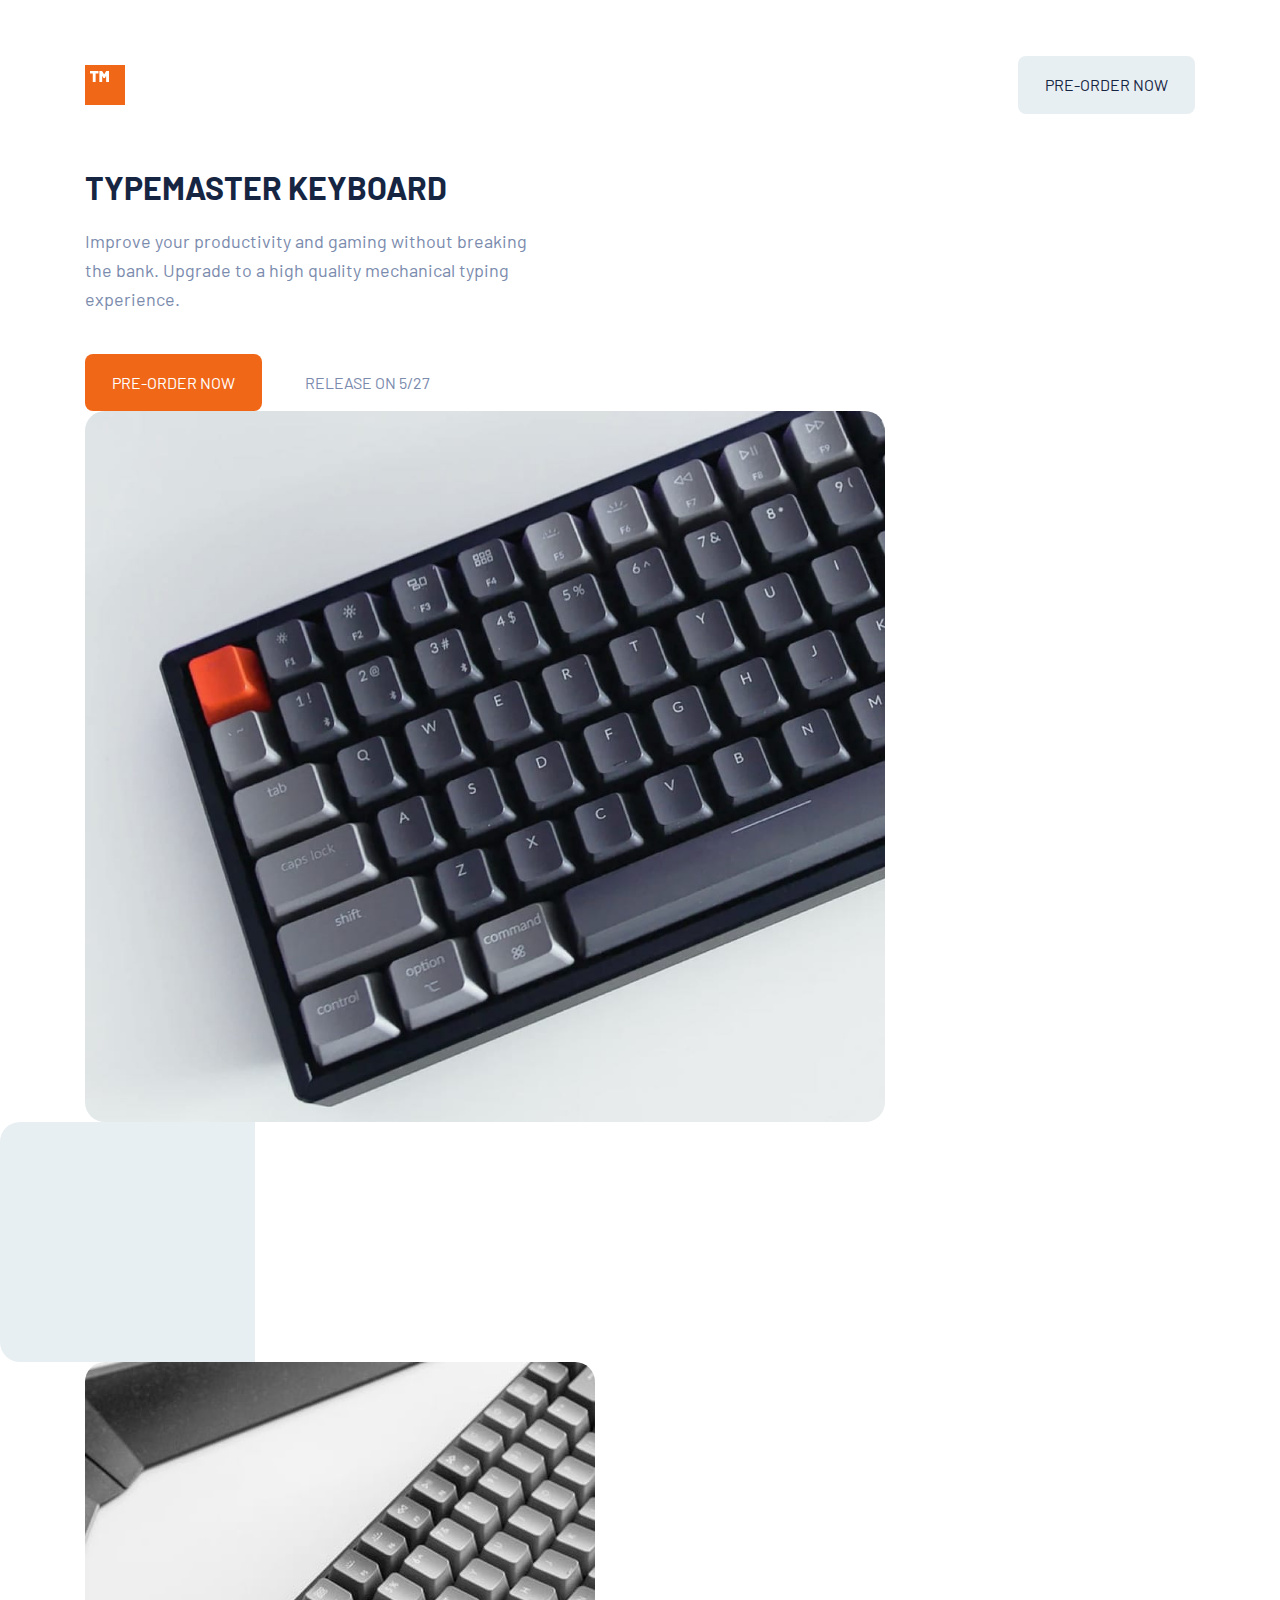
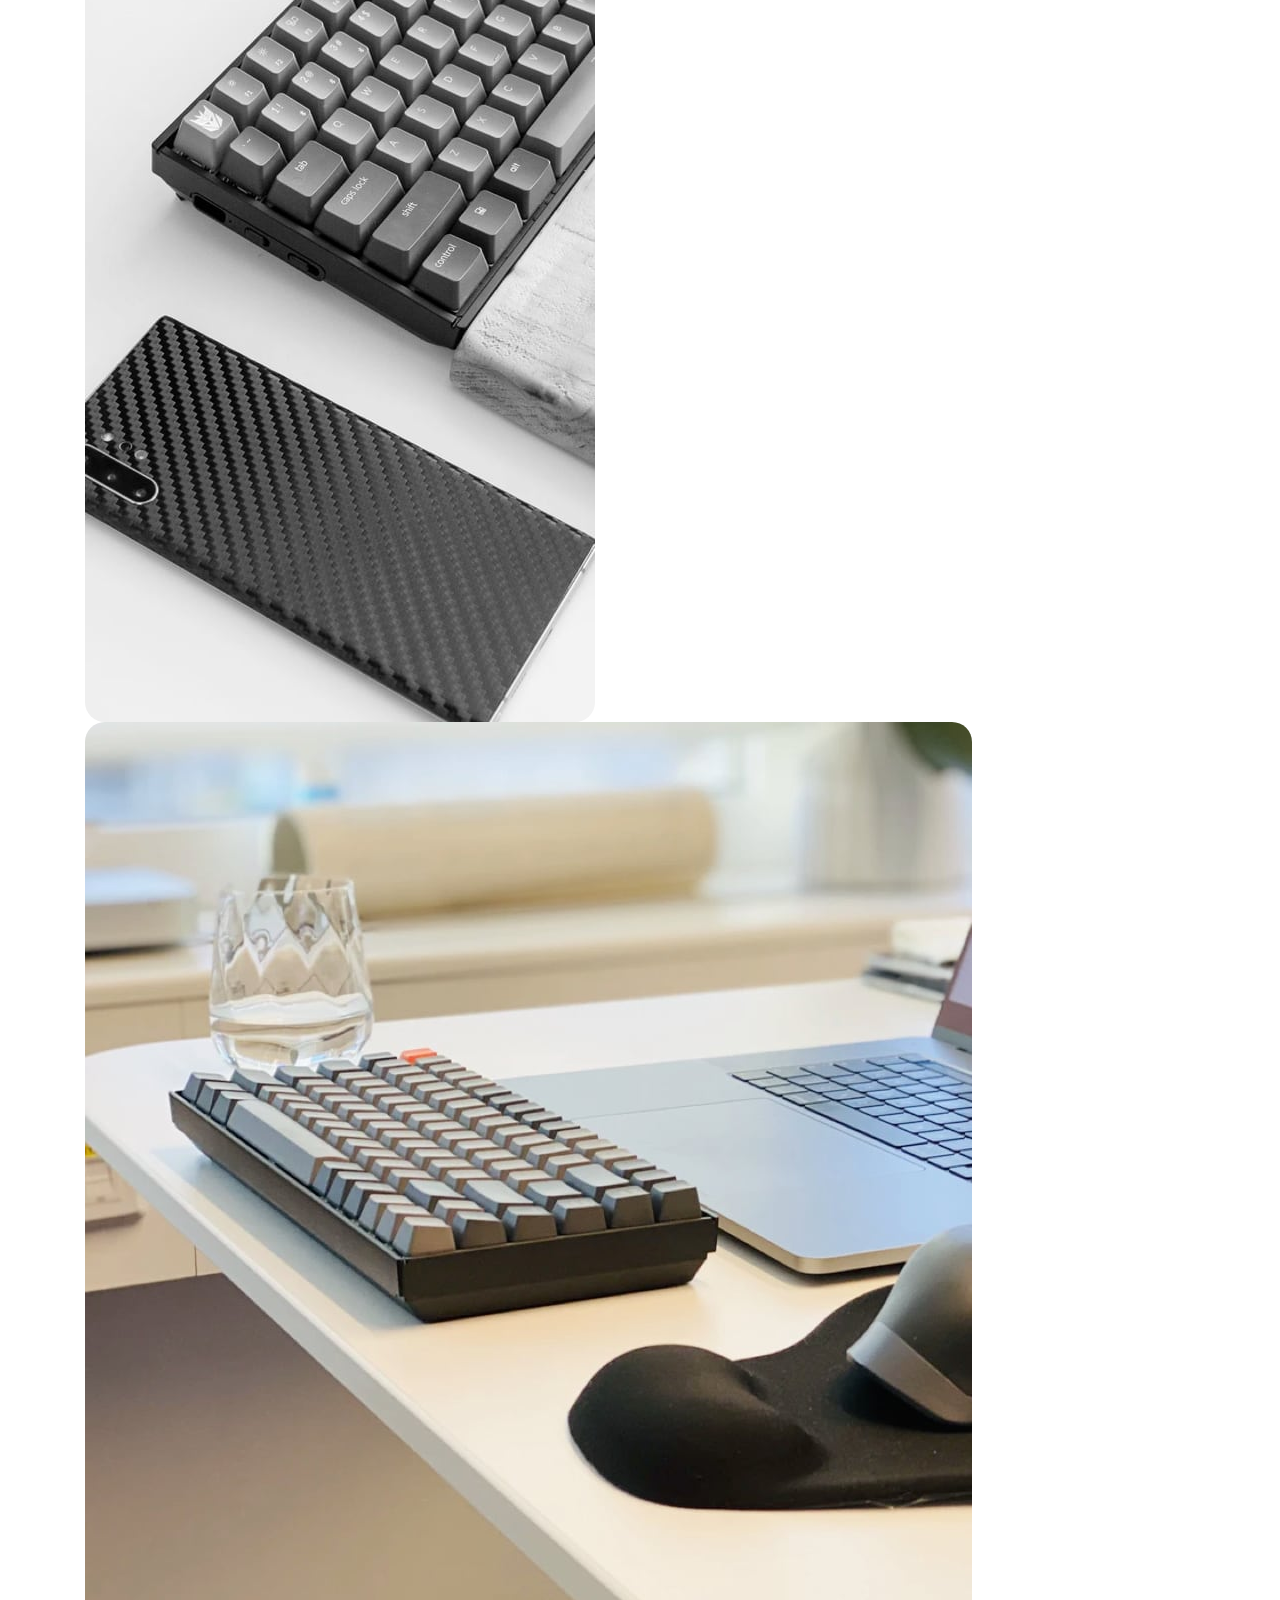
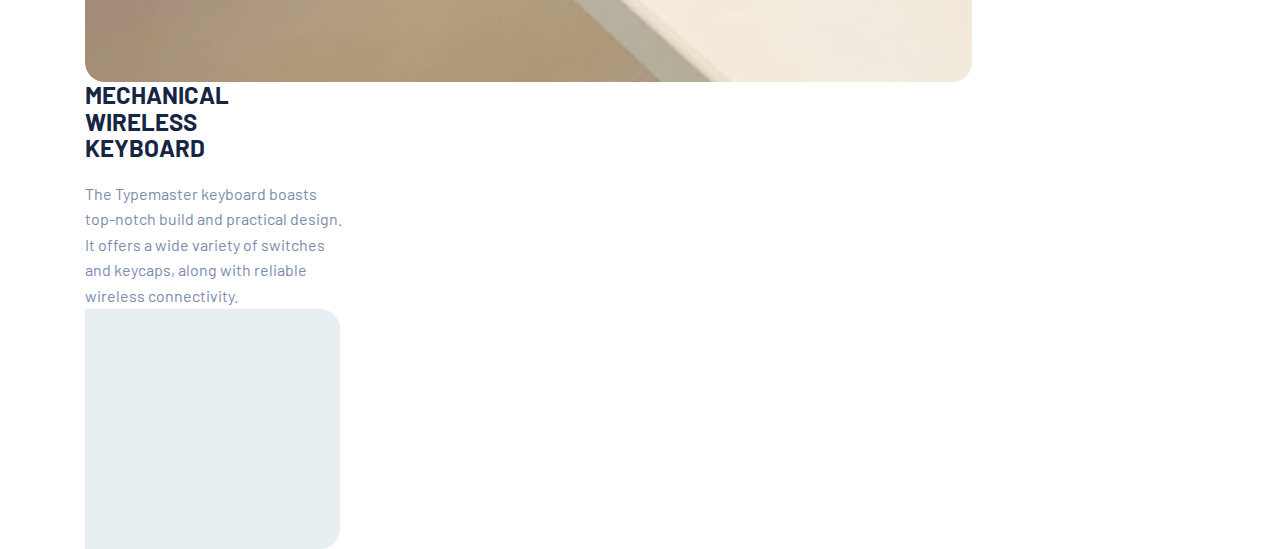
==== index.html @ a2c98db5 "Update grid layout" ====
<!DOCTYPE html>
<html lang="en">
<head>
  <meta charset="UTF-8">
  <meta name="viewport" content="width=device-width, initial-scale=1.0">
  <link rel="icon" type="image/png" sizes="32x32" href="./assets/favicon-32x32.png">
  <link rel="preconnect" href="https://fonts.googleapis.com">
  <link rel="preconnect" href="https://fonts.gstatic.com" crossorigin>
  <link href="https://fonts.googleapis.com/css2?family=Barlow:wght@500;900&display=swap" rel="stylesheet">
  <link rel="stylesheet" href="./css/style.css">
  <title>Frontend Mentor | Typemaster pre-launch landing page</title>
</head>
<body>
  <header class="header">
    <div class="header-inner container flex">
      <a href="index.html" aria-label="typemaster home page" class="logo"><img src="./assets/shared/logo.svg" alt="" class=""></a>
      <button class="button btn-2">Pre-order now</button>
    </div>
  </header>

  <main>
    <section class="product-highlights">
      <div class="top-row container">

        <!-- desktop - top grid row -->
        <div class="flex hero-text text-block-1">
          <h1>Typemaster keyboard</h1>
          <p class="fs-500">Improve your productivity and gaming without breaking the bank. Upgrade to a high quality mechanical typing experience.</p>
          <div>
            <button class="button btn-1">Pre-order now</button>
            <span class="note fs-400 uppercase">Release on 5/27</span>
          </div>
        </div>

        <div class="hero-img product-img-1">
          <picture class="product-pic">
            <!-- placeholder media values -->
            <source media="(min-width: 64em)" srcset="./assets/desktop/image-keyboard.jpg">
            <source media="(min-width: 42em)" srcset="./assets/tablet/image-keyboard.jpg">
            <img src="./assets/mobile/image-keyboard.jpg" alt="">
          </picture>
        </div>

      </div>
      <!-- end first row -->
      <div class="solid-block solid-right">
        <img src="./assets/shared/pattern-square.svg" alt="">
      </div>




        <!-- desktop - second grid row -->
        <div id="bottom-row" class="bottom-row container">
          <div class="product-img-2">
            <picture class="product-pic">
              <source media="(min-width: 64em)" srcset="./assets/desktop/image-phone-and-keyboard.jpg">
              <source media="(min-width: 42em)" srcset="./assets/tablet/image-phone-and-keyboard.jpg">
              <img src="./assets/mobile/image-phone-and-keyboard.jpg" alt="">
            </picture>
          </div>
  
          <div class="product-img-3">
            <picture class="product-pic">
              <source media="(min-width: 64em)" srcset="./assets/desktop/image-glass-and-keyboard.jpg">
              <source media="(min-width: 42em)" srcset="./assets/tablet/image-glass-and-keyboard.jpg">
              <img src="./assets/mobile/image-glass-and-keyboard.jpg" alt="">
            </picture>
          </div>
  
          <div class="text-block-2">
            <h2>Mechanical wireless keyboard</h2>
            <p class="fs-400">The Typemaster keyboard boasts top-notch build and practical design. It offers a wide variety of switches and keycaps, along with reliable wireless connectivity.</p> 
          </div>

          <div class="solid-block solid-left">
            <img src="./assets/shared/pattern-square.svg" alt="">
          </div>

        </div>
        <!-- end second row -->


    </section>

    <!-- product card section -->
    <!-- <section>
      <div class="container grid">
        <div class="card">
          <h3>Highly compatible</h3>
          <p class="fs-400">
            Easy to use and works well with all major computer brands, gaming consoles and mobile devices. Plug & play, no installation or driver needed.
          </p>
        </div>
        <div class="card">
          <h3>Wireless with bluetooth</h3>
          <p class="fs-400">
            Powerful 2.4G RF technology allows you to connect the cordless keyboard from up to 30ft away. Simply plug the unifying receiver into your computer.
          </p>
        </div>
        <div class="card">
          <h3>High capacity battery</h3>
          <p class="fs-400">
            Equipped with a long-lasting built-in battery, you'll never have to spend a dime on replaceable ones. Enjoy 40 hours of usage time between charges.
          </p>
        </div>
        <div class="card">
          <h3>RGB backlit modes</h3>
          <p class="fs-400">
            Choose from 4 backlight brightness levels and adjustable breathing speed. Each key glows intensely in the dark and helps you type in low light conditions.
          </p>
        </div>
      </div>
    </section> -->

  </main>

  <!-- <footer>
    <div class="footer-inner">
      <p>
        <span class="copy">Typemaster 2021 </span>| All Rights Reserved
      </p>
    </div>
  </footer> -->
  
</body>
</html>
---- css/style.css ----
/* ----------------- */
/* Custom Properties */
/* ----------------- */
:root {
  /* colors */
  --clr-white: #FFFFFF;
  --clr-gray: #E8EFF2;
  --clr-brand-primary: #F16718; 
  --clr-brand-light: #FF9B62;
  --clr-dark: #162542;
  --clr-blue: #7B8BAD;
  /* font 'Barlow', sans-serif; 
  font-weights - 500 (med), 900 (black) */
  --ff-sans: 'Barlow', sans-serif;
  /* font sizes, line-heights, weights */
  /* h1 - 56px/56px line height, 900 */
  /* h1 (mobile/tablet) - 48px/48px, 900*/
  --fs-800: 3rem;
  /* h2 - 32px/36px line height, 900 */
  --fs-700: 2rem;
  /* h3 - 24px/28px line height, 900 */
  --fs-600: 1.5rem;
  /* Hero (p) - 18px/26px, 500 */
  --fs-500: 1.125rem;
  /* Body (p) - 16p x/26px line height, 500 */
  /* Button text - uppercase, 700 weight */
  --fs-400: 1rem;
}

@media (min-width: 62em) {
  :root {
    --fs-800: 3.5rem;
  }
}




/* ======================== */
/* Reset and General Styles */
/* ======================== */

html {
  font-size: 100%;
  box-sizing: border-box;
}

*,
*::before,
*::after {
  box-sizing: inherit;
}

body {
  margin: 0;
  padding: 0;
  font-family: var(--ff-sans);
  text-align: left;
  line-height: 1.6;
  min-height: 100vh;
  display: flex;
  flex-direction: column;
  background-color: var(--clr-white);
  color: var(--clr-blue);
}

h1,
h2,
h3,
h4,
h5,
h6,
p,
figure,
picture {
  margin: 0;
}


img,
picture {
  max-width: 100%;
  display: block;
}

input,
button,
textarea,
select {
  font: inherit;
}

/* Typography */
.ff-sans { font-family: var(--ff-sans); }

.uppercase { text-transform: uppercase; }

/* .fs-900 { font-size: var(--fs-900); } */
.fs-800 { font-size: var(--fs-800); }
.fs-700 { font-size: var(--fs-700); }
.fs-600 { font-size: var(--fs-600); }
.fs-500 { font-size: var(--fs-500); }
.fs-400 { font-size: var(--fs-400); }

.fs-800 {
  line-height: 1;
}

h1,
h2 {
  line-height: 1.1;
}

h1,
h2,
h3 {
  text-transform: uppercase;
  color: var(--clr-dark);
}



/* --------------------- */
/*    Utility classes    */
/* --------------------- */

.flex {
  display: flex;
}

.grid {
  display: grid;
}

.container {
  margin: 0 auto;
  max-width: 1110px;
}

/* ---------------- */
/* Components       */
/* ---------------- */

.button {
  font-family: var(--ff-sans);
  font-size: var(--fs-400);
  /* font-weight: 700; */
  text-transform: uppercase;
  padding: 1em 1.7em;
  border-radius: 8px;
  border: none;
  cursor: pointer;
}

.btn-1 {
  background-color: var(--clr-brand-primary);
  color: var(--clr-white);
}

.btn-1:hover,
.btn-1:active {
  background-color: var(--clr-brand-light);
}

.btn-2 {
  background-color: var(--clr-gray);
  color: var(--clr-dark);
}

.btn-2:hover,
.btn-2:active {
  background-color: var(--clr-dark);
  color: var(--clr-white);
}

.product-pic img {
  border-radius: 20px;
}

.solid-block {
  /* height: 50%; */
}


.solid-right img {
  border-top-left-radius: 20px;
  border-bottom-left-radius: 20px;
  height: 50%;
}

.solid-left img {
  border-top-right-radius: 20px;
  border-bottom-right-radius: 20px;
  height: 50%;
}



/* header */

.header-inner {
  padding: 3.5em 0;
  justify-content: space-between;
  align-items: center;
}

.logo {
  height: 40px;
}

/* =========  */
/*   Layout   */
/* =========  */

/* .top-row {
  grid-template-columns: repeat(auto-fit, minmax(23rem, 1fr));
  gap: 1.875em;
  align-items: center;
} */

.text-block-1 {
  grid-area: text-1;
}

.text-block-2 {
  grid-area: text-2;
}

.product-img-1 {
  grid-area: img-1;
}

.product-img-2 {
  grid-area: img-2;
}

.product-img-3 {
  grid-area: img-3;
}

.solid-right {
  grid-area: solid-right;
}

.solid-left {
  grid-area: solid-left;
  align-items: end;
}

.row-1 {
	grid-template-columns: repeat(auto-fit, minmax(10rem, 1fr));
	grid-template-areas: 
    "text-1" 
    "img-1" 
    ;
}

.text-block-2 h2 {
  max-width: 12ch;
}

.text-block-2 p {
  max-width: 29ch;
}


/* tablet grid layout */
@media (min-width: 640px) {
  .row-1{
    margin-bottom: 1.875rem;
    grid-template-areas: 
      "text-1 img-1" 
      ;
  }
}


/* desktop grid layout */
@media (min-width: 1200px) {
  .product-img-1 {
    max-width: 800px;
  }

  .row-1 {
    grid-template-columns: 8.5em 1fr minmax(540px, 1fr) 8.5em;
    gap: 1.875rem;
    grid-template-areas: 
      ". text-1 img-1 solid-right" 
      ;
  }

  .row-2 {
    /* works at 1440 but not well beyond */
    grid-template-columns: 8.5em minmax(12em, 1fr) minmax(445px, 1fr) 1fr 8.5em;
     
    /* grid-template-columns: 8.5em repeat(auto-fit, minmax(15rem, 1fr)) 8.5em; */
    /* grid-template-columns: 8.5em repeat(6, 1fr) 8.5em; */

    gap: 1.875rem;
    grid-template-areas: 
      "solid-left img-2 img-3 text-2 ." 
      ; 
    padding-bottom: 250px;
  }



}






/* text-box layouts */
.hero-text,
.text-block-2 {
  flex-direction: column;
  justify-content: center;
}

.text-block-2 {
  align-items: flex-end;
}

.text-block-2 h2 {
  margin-bottom: .8em;
}

.hero-text h1 {
  margin-bottom: .7em;
}

.hero-text p {
  margin-bottom: 40px;
  max-width: 45ch;
}

.note {
  margin-left: 40px;
}

/* .product-pic {
	position: relative;
	width: 100%;
} */


@media (min-width: 768px) {
  /* .container {
    max-width: 690px;
  } */
  
  /* .hero-img {
    width: auto;
    height: 425px;
  } */
}



/* cards sections */


/* footer */
.footer-inner {
  text-align: center;
}


/* .product-grid {
	display: grid;
	grid-template-columns: repeat(12, 65px);
	grid-template-rows: 1fr 0fr;
	align-items: center;
	gap: 0 30px;
	margin: 0;
	margin-top: 40px;
	grid-template-areas: "img-container img-container img-container img-container img-container img-container img-container img-container . product-text product-text product-text";
} */
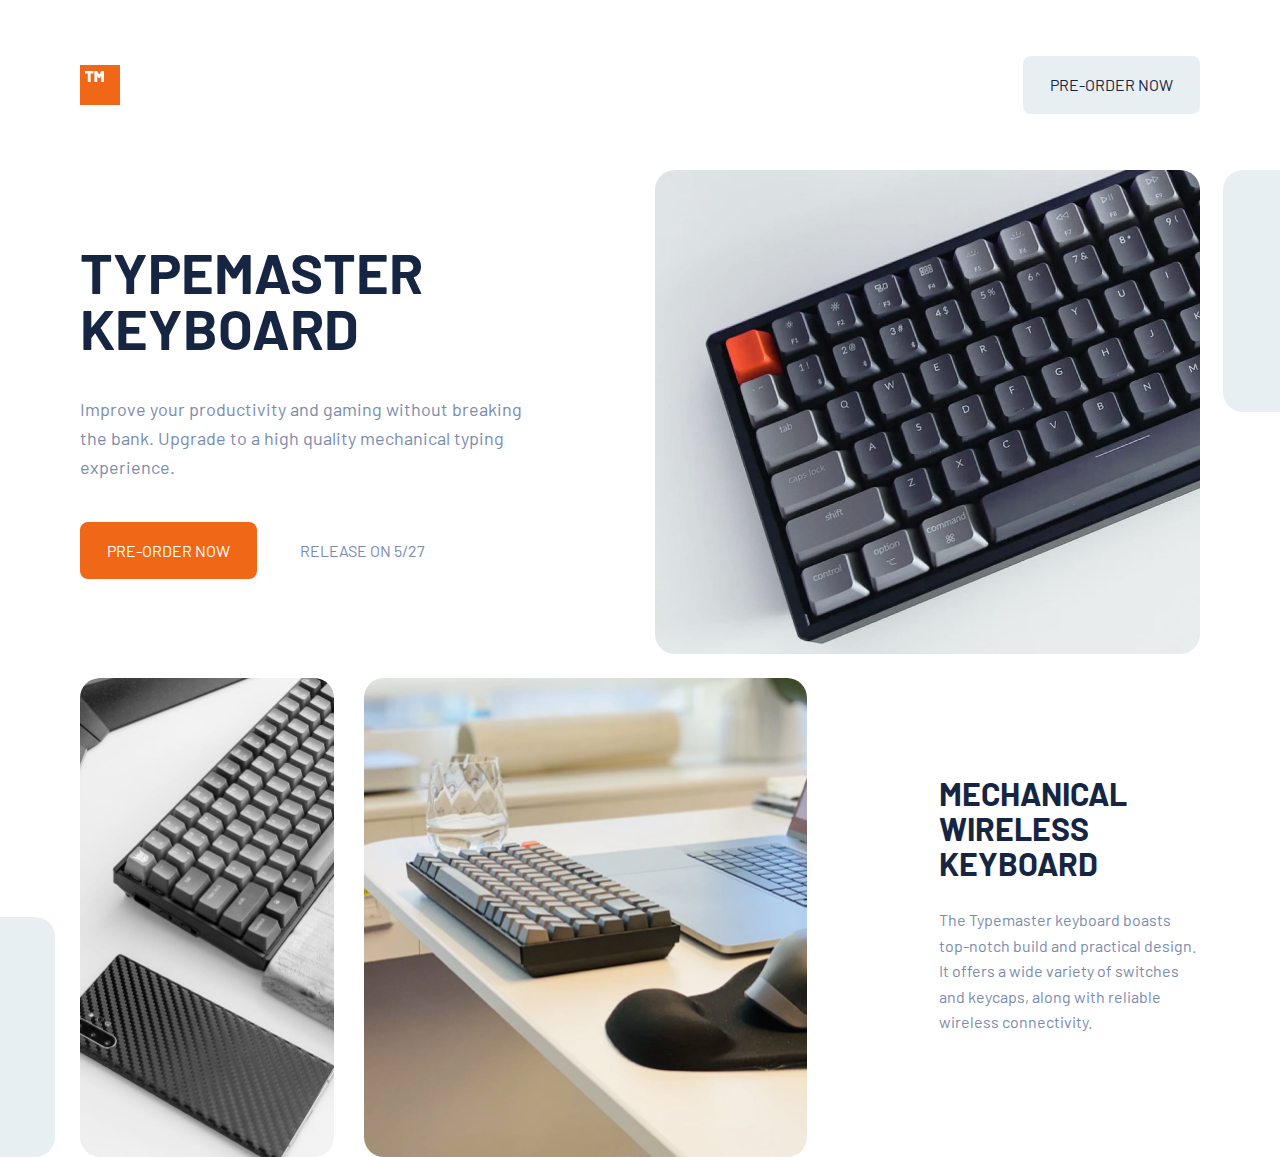
==== commit 899e7668: "Update grid layout, top section, desktop view" ====
--- a/index.html
+++ b/index.html
@@ -18,13 +18,12 @@
     </div>
   </header>
 
-  <main>
+  <main class="container">
     <section class="product-highlights">
-      <div class="top-row container">
-
+      <div class="grid top-row">
         <!-- desktop - top grid row -->
-        <div class="flex hero-text text-block-1">
-          <h1>Typemaster keyboard</h1>
+        <div class="flex hero-text landing-page-content">
+          <h1 class="fs-800">Typemaster keyboard</h1>
           <p class="fs-500">Improve your productivity and gaming without breaking the bank. Upgrade to a high quality mechanical typing experience.</p>
           <div>
             <button class="button btn-1">Pre-order now</button>
@@ -32,8 +31,9 @@
           </div>
         </div>
 
-        <div class="hero-img product-img-1">
+        <div class="hero-img product-img-1 landing-img-container">
           <picture class="product-pic">
+            <img class="solid-block solid-right" src="./assets/shared/pattern-square.svg" alt="">
             <!-- placeholder media values -->
             <source media="(min-width: 64em)" srcset="./assets/desktop/image-keyboard.jpg">
             <source media="(min-width: 42em)" srcset="./assets/tablet/image-keyboard.jpg">
@@ -41,47 +41,57 @@
           </picture>
         </div>
 
+      <!-- end first row -->
+      <!-- <div class="solid-block solid-right">
+        <img src="./assets/shared/pattern-square.svg" alt="">
+      </div> -->
+
       </div>
-      <!-- end first row -->
-      <div class="solid-block solid-right">
-        <img src="./assets/shared/pattern-square.svg" alt="">
+
+      <!-- desktop - second grid row -->
+      <div class="grid bottom-row">
+        <div class="dual-img-container">
+
+          <picture class="product-pic">
+            <div class="flex solid-block solid-left">
+              <img src="./assets/shared/pattern-square.svg" alt="">
+            </div>
+            <source media="(min-width: 64em)" srcset="./assets/desktop/image-phone-and-keyboard.jpg">
+            <source media="(min-width: 42em)" srcset="./assets/tablet/image-phone-and-keyboard.jpg">
+            <img src="./assets/mobile/image-phone-and-keyboard.jpg" alt="">
+          </picture>
+          <picture class="product-pic">
+            <source media="(min-width: 64em)" srcset="./assets/desktop/image-glass-and-keyboard.jpg">
+            <source media="(min-width: 42em)" srcset="./assets/tablet/image-glass-and-keyboard.jpg">
+            <img src="./assets/mobile/image-glass-and-keyboard.jpg" alt="">
+          </picture>
+        </div>
+
+
+        <div class="flex text-block-2">
+          <div class="text-block-2-inner">
+            <h2 class="fs-700">Mechanical wireless keyboard</h2>
+            <p class="fs-400">The Typemaster keyboard boasts top-notch build and practical design. It offers a wide variety of switches and keycaps, along with reliable wireless connectivity.</p> 
+          </div>
+
+        </div>
+
+
+
       </div>
+      <!-- end second row -->
+
+    </section>
 
 
 
 
-        <!-- desktop - second grid row -->
-        <div id="bottom-row" class="bottom-row container">
-          <div class="product-img-2">
-            <picture class="product-pic">
-              <source media="(min-width: 64em)" srcset="./assets/desktop/image-phone-and-keyboard.jpg">
-              <source media="(min-width: 42em)" srcset="./assets/tablet/image-phone-and-keyboard.jpg">
-              <img src="./assets/mobile/image-phone-and-keyboard.jpg" alt="">
-            </picture>
-          </div>
-  
-          <div class="product-img-3">
-            <picture class="product-pic">
-              <source media="(min-width: 64em)" srcset="./assets/desktop/image-glass-and-keyboard.jpg">
-              <source media="(min-width: 42em)" srcset="./assets/tablet/image-glass-and-keyboard.jpg">
-              <img src="./assets/mobile/image-glass-and-keyboard.jpg" alt="">
-            </picture>
-          </div>
-  
-          <div class="text-block-2">
-            <h2>Mechanical wireless keyboard</h2>
-            <p class="fs-400">The Typemaster keyboard boasts top-notch build and practical design. It offers a wide variety of switches and keycaps, along with reliable wireless connectivity.</p> 
-          </div>
-
-          <div class="solid-block solid-left">
-            <img src="./assets/shared/pattern-square.svg" alt="">
-          </div>
-
-        </div>
-        <!-- end second row -->
 
 
-    </section>
+
+
+
+
 
     <!-- product card section -->
     <!-- <section>
--- a/css/style.css
+++ b/css/style.css
@@ -95,7 +95,6 @@
 
 .uppercase { text-transform: uppercase; }
 
-/* .fs-900 { font-size: var(--fs-900); } */
 .fs-800 { font-size: var(--fs-800); }
 .fs-700 { font-size: var(--fs-700); }
 .fs-600 { font-size: var(--fs-600); }
@@ -132,10 +131,6 @@
   display: grid;
 }
 
-.container {
-  margin: 0 auto;
-  max-width: 1110px;
-}
 
 /* ---------------- */
 /* Components       */
@@ -173,6 +168,10 @@
   color: var(--clr-white);
 }
 
+.product-pic {
+  position: relative;
+}
+
 .product-pic img {
   border-radius: 20px;
 }
@@ -182,13 +181,13 @@
 }
 
 
-.solid-right img {
+.solid-right {
   border-top-left-radius: 20px;
   border-bottom-left-radius: 20px;
   height: 50%;
 }
 
-.solid-left img {
+.solid-left {
   border-top-right-radius: 20px;
   border-bottom-right-radius: 20px;
   height: 50%;
@@ -212,51 +211,137 @@
 /*   Layout   */
 /* =========  */
 
-/* .top-row {
-  grid-template-columns: repeat(auto-fit, minmax(23rem, 1fr));
-  gap: 1.875em;
-  align-items: center;
-} */
-
-.text-block-1 {
-  grid-area: text-1;
+.container {
+	/* position: fixed; */
+	height: 100%;
+	width: 100%;
+	overflow-x: hidden;
+}
+
+@media (min-width: 64rem) {
+  .container {
+    max-width: 70rem;
+    width: 70rem;
+    margin: 0 auto;
+    overflow-x: visible;
+  }
+}
+
+
+
+/* desktop grid layout */
+
+@media (min-width: 1080px) {
+  .top-row {
+    align-items: center;
+    /* grid-template-columns: repeat(12, 64px); */
+    grid-template-columns: repeat(auto-fit, minmax(23rem, 1fr));
+    margin: 0;
+    /* grid-template-areas: "landing-page-content landing-page-content landing-page-content landing-page-content landing-page-content . landing-img-container landing-img-container landing-img-container landing-img-container landing-img-container landing-img-container"; */
+    grid-template-areas: "hero-text img-1";
+    gap: 1.875rem;
+  }
+
+  .bottom-row {
+    align-items: center;
+    /* grid-template-columns: repeat(12, 64px); */
+    grid-template-columns: 2fr 1fr;
+    grid-template-rows: 1fr 0fr;
+    margin: 0;
+    /* grid-template-areas: "dual-img dual-img dual-img dual-img dual-img dual-img dual-img dual-img . text-2 text-2 text-2"; */
+    grid-template-areas: "dual-img text-2";
+    gap: 0 1.875rem;
+  }
+
+
+ /* accent blocks - desktop only */
+  .solid-block {
+    z-index: 2;
+    position: absolute;
+    /* display: block; */
+  }
+
+  .solid-right {
+    right: -280px;
+  }
+
+  .solid-left {
+    height: 100%;
+    align-items: end;
+    left: -280px;
+  }
+
+}
+
+
+
+.hero-text {
+  grid-area: hero-text;
 }
 
 .text-block-2 {
   grid-area: text-2;
 }
 
-.product-img-1 {
+.hero-img {
   grid-area: img-1;
 }
 
-.product-img-2 {
-  grid-area: img-2;
-}
-
-.product-img-3 {
-  grid-area: img-3;
-}
-
-.solid-right {
-  grid-area: solid-right;
-}
-
-.solid-left {
-  grid-area: solid-left;
-  align-items: end;
-}
-
-.row-1 {
+.dual-img-container {
+  display: flex;
+  gap: 1.875rem;
+  margin-top: 24px;
+  width: 100vw;
+  grid-area: dual-img;
+}
+
+@media (min-width: 768px) {
+  .dual-img-container {
+    width: 100%;
+  }
+}
+
+.dual-img-container > picture {
+	position: relative;
+	/* border-radius: 20px; */
+}
+
+
+/* .row-1 {
 	grid-template-columns: repeat(auto-fit, minmax(10rem, 1fr));
 	grid-template-areas: 
     "text-1" 
     "img-1" 
     ;
+} */
+
+/* text-box layouts */
+.hero-text,
+.text-block-2 {
+  flex-direction: column;
+  justify-content: center;
+}
+
+.hero-text h1 {
+  margin-bottom: .7em;
+}
+
+.hero-text p {
+  margin-bottom: 40px;
+  max-width: 45ch;
+}
+
+.note {
+  margin-left: 40px;
+}
+
+.text-block-2 {
+  align-items: flex-end;
 }
 
 .text-block-2 h2 {
   max-width: 12ch;
+  margin-bottom: .8em;
 }
 
 .text-block-2 p {
@@ -265,96 +350,20 @@
 
 
 /* tablet grid layout */
-@media (min-width: 640px) {
+/* @media (min-width: 640px) {
   .row-1{
     margin-bottom: 1.875rem;
     grid-template-areas: 
       "text-1 img-1" 
       ;
   }
-}
-
-
-/* desktop grid layout */
-@media (min-width: 1200px) {
-  .product-img-1 {
-    max-width: 800px;
-  }
-
-  .row-1 {
-    grid-template-columns: 8.5em 1fr minmax(540px, 1fr) 8.5em;
-    gap: 1.875rem;
-    grid-template-areas: 
-      ". text-1 img-1 solid-right" 
-      ;
-  }
-
-  .row-2 {
-    /* works at 1440 but not well beyond */
-    grid-template-columns: 8.5em minmax(12em, 1fr) minmax(445px, 1fr) 1fr 8.5em;
-     
-    /* grid-template-columns: 8.5em repeat(auto-fit, minmax(15rem, 1fr)) 8.5em; */
-    /* grid-template-columns: 8.5em repeat(6, 1fr) 8.5em; */
-
-    gap: 1.875rem;
-    grid-template-areas: 
-      "solid-left img-2 img-3 text-2 ." 
-      ; 
-    padding-bottom: 250px;
-  }
-
-
-
-}
-
-
-
-
-
-
-/* text-box layouts */
-.hero-text,
-.text-block-2 {
-  flex-direction: column;
-  justify-content: center;
-}
-
-.text-block-2 {
-  align-items: flex-end;
-}
-
-.text-block-2 h2 {
-  margin-bottom: .8em;
-}
-
-.hero-text h1 {
-  margin-bottom: .7em;
-}
-
-.hero-text p {
-  margin-bottom: 40px;
-  max-width: 45ch;
-}
-
-.note {
-  margin-left: 40px;
-}
-
-/* .product-pic {
-	position: relative;
-	width: 100%;
 } */
 
 
+
+
 @media (min-width: 768px) {
-  /* .container {
-    max-width: 690px;
-  } */
-  
-  /* .hero-img {
-    width: auto;
-    height: 425px;
-  } */
+
 }
 
 
@@ -368,13 +377,3 @@
 }
 
 
-/* .product-grid {
-	display: grid;
-	grid-template-columns: repeat(12, 65px);
-	grid-template-rows: 1fr 0fr;
-	align-items: center;
-	gap: 0 30px;
-	margin: 0;
-	margin-top: 40px;
-	grid-template-areas: "img-container img-container img-container img-container img-container img-container img-container img-container . product-text product-text product-text";
-} */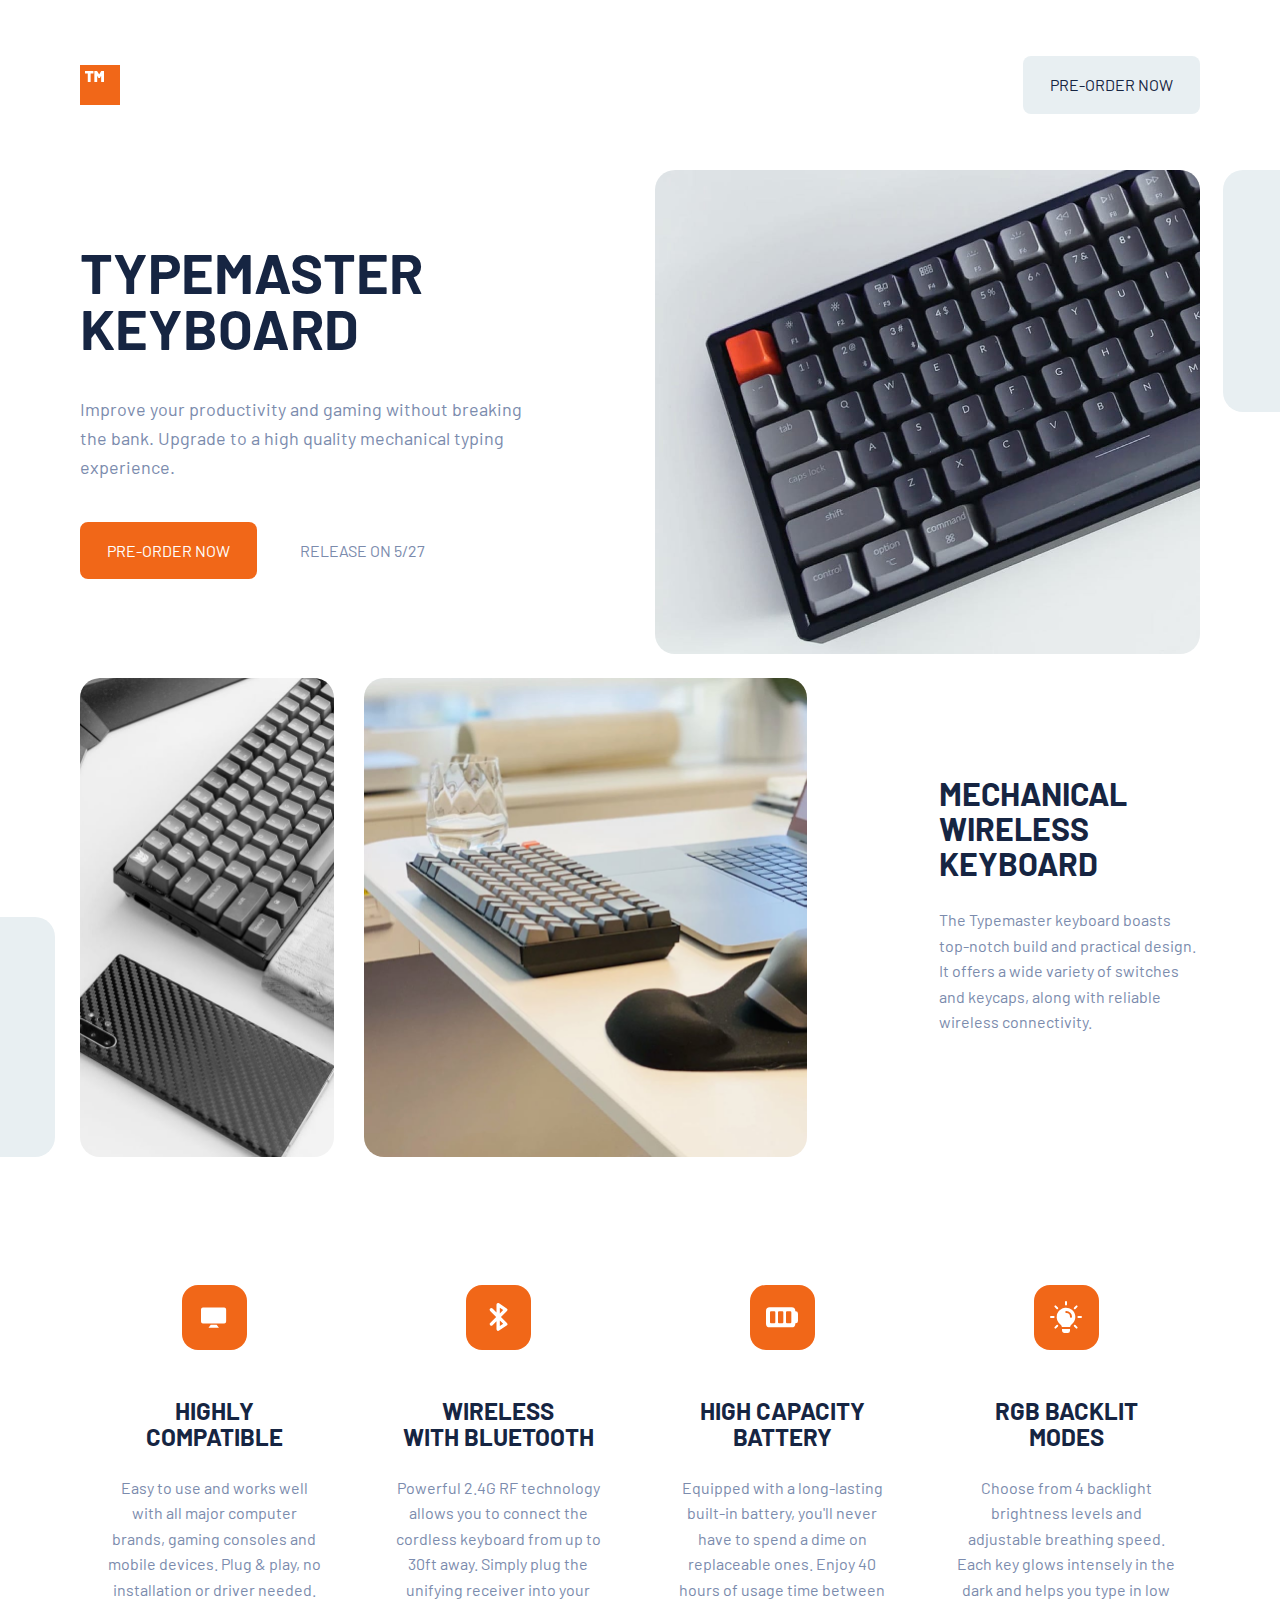
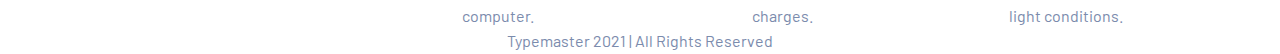
==== commit ed1d173f: "Add card grid section, mobile layout" ====
--- a/index.html
+++ b/index.html
@@ -20,8 +20,8 @@
 
   <main class="container">
     <section class="product-highlights">
+      <!-- desktop - top grid row -->
       <div class="grid top-row">
-        <!-- desktop - top grid row -->
         <div class="flex hero-text landing-page-content">
           <h1 class="fs-800">Typemaster keyboard</h1>
           <p class="fs-500">Improve your productivity and gaming without breaking the bank. Upgrade to a high quality mechanical typing experience.</p>
@@ -40,13 +40,8 @@
             <img src="./assets/mobile/image-keyboard.jpg" alt="">
           </picture>
         </div>
-
+      </div>
       <!-- end first row -->
-      <!-- <div class="solid-block solid-right">
-        <img src="./assets/shared/pattern-square.svg" alt="">
-      </div> -->
-
-      </div>
 
       <!-- desktop - second grid row -->
       <div class="grid bottom-row">
@@ -67,71 +62,69 @@
           </picture>
         </div>
 
-
         <div class="flex text-block-2">
           <div class="text-block-2-inner">
             <h2 class="fs-700">Mechanical wireless keyboard</h2>
             <p class="fs-400">The Typemaster keyboard boasts top-notch build and practical design. It offers a wide variety of switches and keycaps, along with reliable wireless connectivity.</p> 
           </div>
-
         </div>
-
-
 
       </div>
       <!-- end second row -->
 
     </section>
 
-
-
-
-
-
-
-
-
-
-
     <!-- product card section -->
-    <!-- <section>
-      <div class="container grid">
+    <section>
+      <div class="container grid card-grid">
         <div class="card">
-          <h3>Highly compatible</h3>
+          <div class="icon-container">
+            <img src="./assets/shared/icon-compatible.svg" alt="">
+          </div>
+          <h3 class="fs-600">Highly<br> compatible</h3>
           <p class="fs-400">
             Easy to use and works well with all major computer brands, gaming consoles and mobile devices. Plug & play, no installation or driver needed.
           </p>
         </div>
         <div class="card">
-          <h3>Wireless with bluetooth</h3>
+          <div class="icon-container">
+            <img src="./assets/shared/icon-bluetooth.svg" alt="">
+          </div>
+          <h3 class="fs-600">Wireless<br> with bluetooth</h3>
           <p class="fs-400">
             Powerful 2.4G RF technology allows you to connect the cordless keyboard from up to 30ft away. Simply plug the unifying receiver into your computer.
           </p>
         </div>
         <div class="card">
-          <h3>High capacity battery</h3>
+          <div class="icon-container">
+            <img src="./assets/shared/icon-battery.svg" alt="">
+          </div>
+          <h3 class="fs-600">High capacity<br> battery</h3>
           <p class="fs-400">
             Equipped with a long-lasting built-in battery, you'll never have to spend a dime on replaceable ones. Enjoy 40 hours of usage time between charges.
           </p>
         </div>
         <div class="card">
-          <h3>RGB backlit modes</h3>
+          <div class="icon-container">
+            <img src="./assets/shared/icon-light.svg" alt="">
+          </div>
+          <h3 class="fs-600">RGB backlit<br> modes</h3>
           <p class="fs-400">
             Choose from 4 backlight brightness levels and adjustable breathing speed. Each key glows intensely in the dark and helps you type in low light conditions.
           </p>
         </div>
       </div>
-    </section> -->
+    </section>
 
   </main>
 
-  <!-- <footer>
+  <footer>
     <div class="footer-inner">
       <p>
         <span class="copy">Typemaster 2021 </span>| All Rights Reserved
       </p>
     </div>
-  </footer> -->
+  </footer>
   
 </body>
 </html>--- a/css/style.css
+++ b/css/style.css
@@ -106,7 +106,8 @@
 }
 
 h1,
-h2 {
+h2,
+h3 {
   line-height: 1.1;
 }
 
@@ -250,9 +251,9 @@
     margin: 0;
     /* grid-template-areas: "dual-img dual-img dual-img dual-img dual-img dual-img dual-img dual-img . text-2 text-2 text-2"; */
     grid-template-areas: "dual-img text-2";
+    /* check this first gap value */
     gap: 0 1.875rem;
   }
-
 
  /* accent blocks - desktop only */
   .solid-block {
@@ -269,6 +270,12 @@
     height: 100%;
     align-items: end;
     left: -280px;
+  }
+
+  /* universal layout - no media query? */
+  .card-grid {
+    grid-template-columns: repeat(auto-fit, minmax(12rem, 1fr));
+    gap: 1.875rem;
   }
 
 }
@@ -369,6 +376,37 @@
 
 
 /* cards sections */
+.card-grid {
+  margin-top: 8rem;
+  padding: 0 1.5rem;
+  gap: 4rem;
+}
+
+.card {
+  display: flex;
+  flex-direction: column;
+  align-items: center;
+  text-align: center;
+}
+
+.card h3 {
+  margin-bottom: 1.5rem;
+}
+
+.icon-container {
+  background-color: var(--clr-brand-primary);
+  width: 65px;
+  height: 65px;
+  border-radius: 16px;
+  margin-bottom: 3rem;
+}
+
+.icon-container img {
+	object-fit: scale-down;
+	width: 100%;
+	height: 100%;
+}
+
 
 
 /* footer */
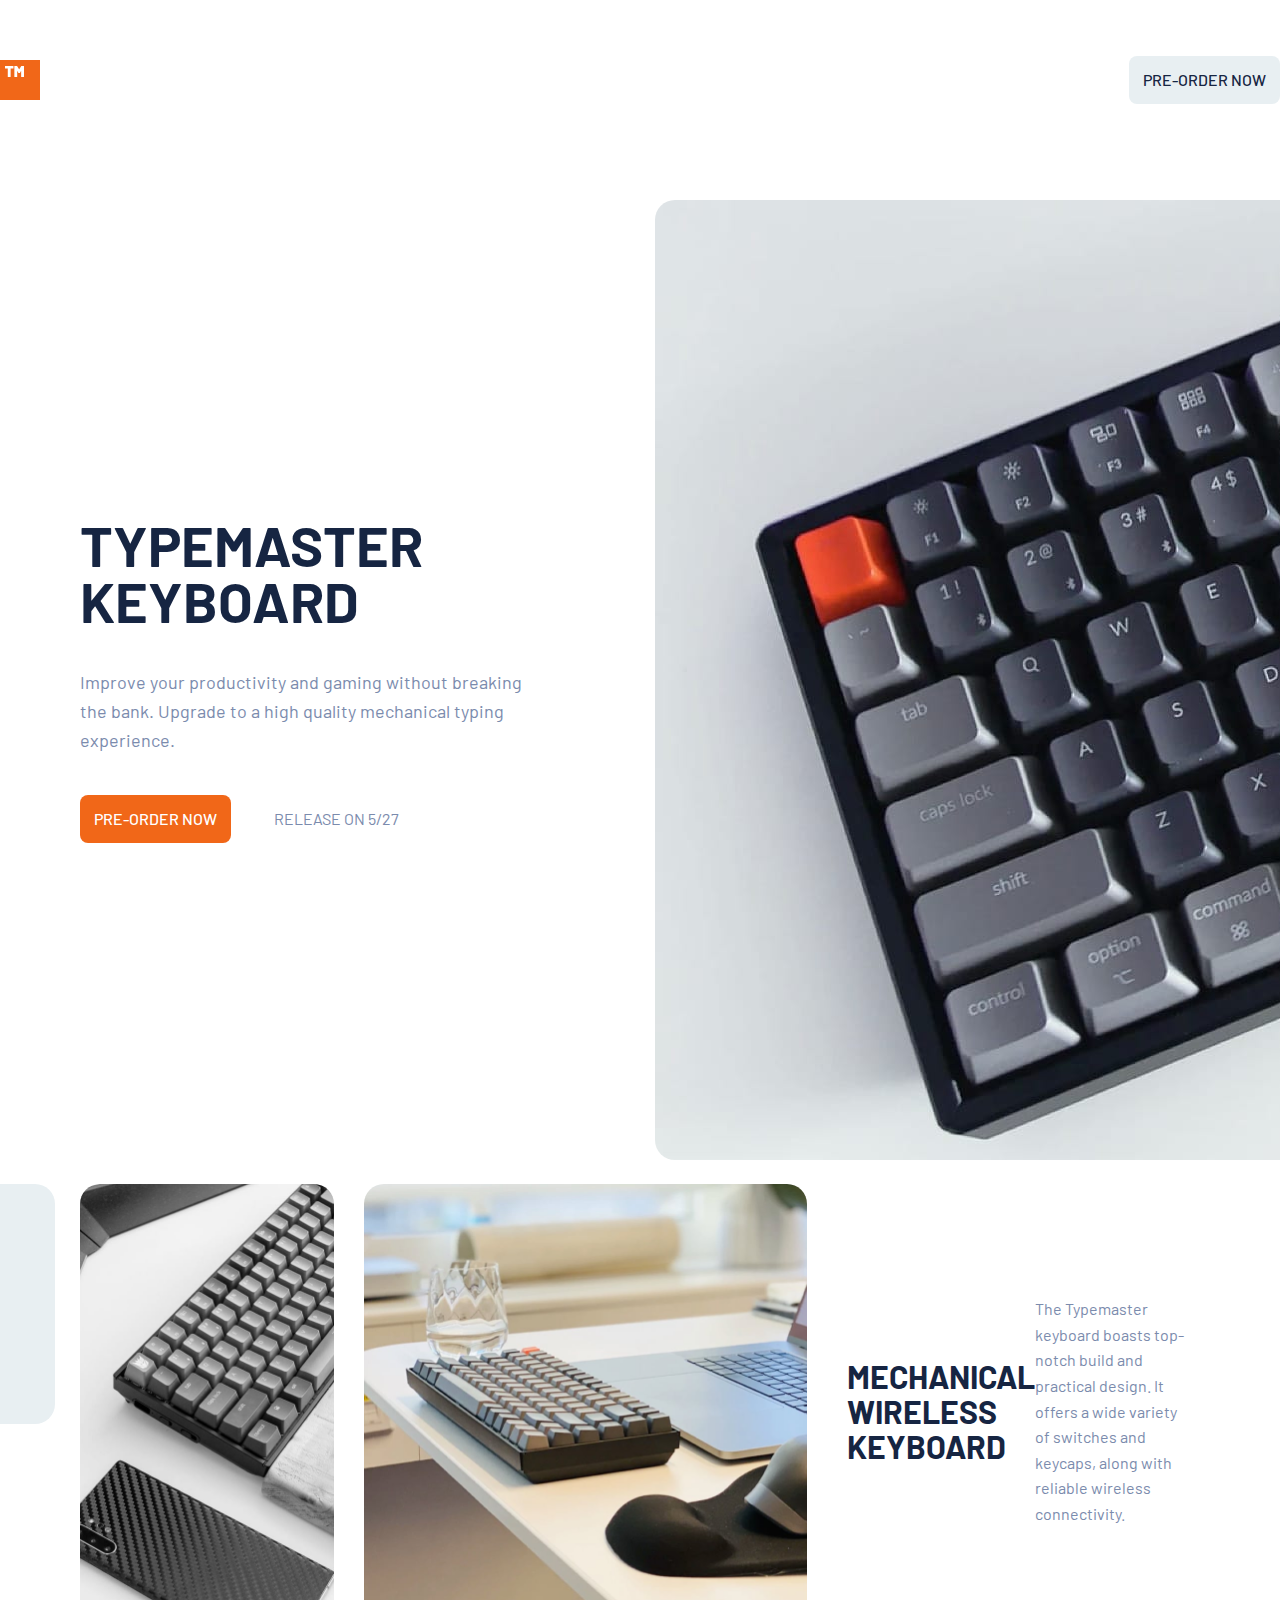
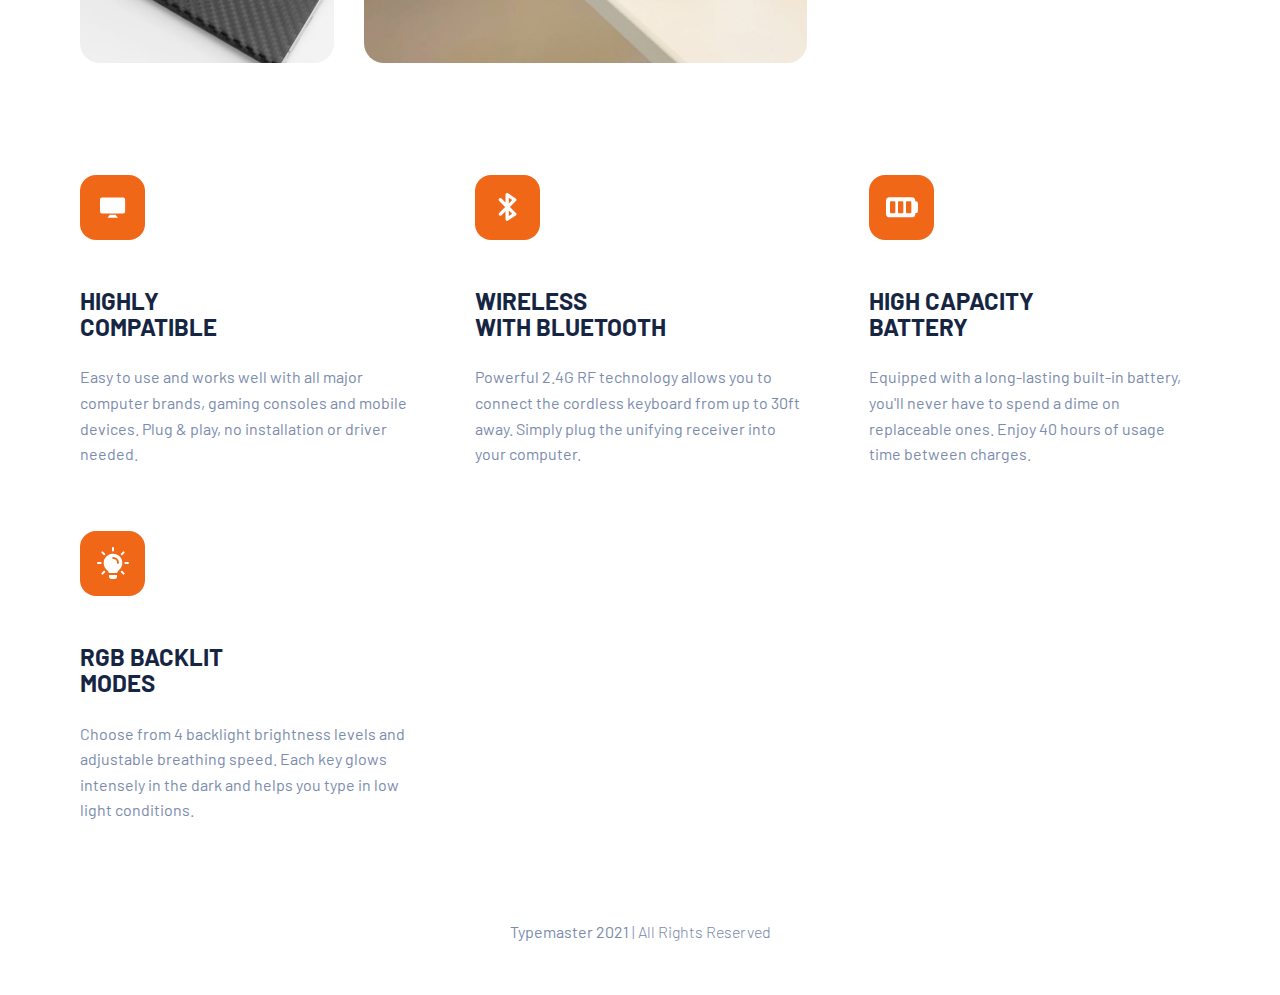
==== commit a4055701: "Complete mobile layouts and styles" ====
--- a/index.html
+++ b/index.html
@@ -6,13 +6,13 @@
   <link rel="icon" type="image/png" sizes="32x32" href="./assets/favicon-32x32.png">
   <link rel="preconnect" href="https://fonts.googleapis.com">
   <link rel="preconnect" href="https://fonts.gstatic.com" crossorigin>
-  <link href="https://fonts.googleapis.com/css2?family=Barlow:wght@500;900&display=swap" rel="stylesheet">
+  <link href="https://fonts.googleapis.com/css2?family=Barlow:wght@300;500;900&display=swap" rel="stylesheet">
   <link rel="stylesheet" href="./css/style.css">
   <title>Frontend Mentor | Typemaster pre-launch landing page</title>
 </head>
 <body>
   <header class="header">
-    <div class="header-inner container flex">
+    <div class="header-inner flex">
       <a href="index.html" aria-label="typemaster home page" class="logo"><img src="./assets/shared/logo.svg" alt="" class=""></a>
       <button class="button btn-2">Pre-order now</button>
     </div>
@@ -24,7 +24,7 @@
       <div class="grid top-row">
         <div class="flex hero-text landing-page-content">
           <h1 class="fs-800">Typemaster keyboard</h1>
-          <p class="fs-500">Improve your productivity and gaming without breaking the bank. Upgrade to a high quality mechanical typing experience.</p>
+          <p class="">Improve your productivity and gaming without breaking the bank. Upgrade to a high quality mechanical typing experience.</p>
           <div>
             <button class="button btn-1">Pre-order now</button>
             <span class="note fs-400 uppercase">Release on 5/27</span>
@@ -37,7 +37,7 @@
             <!-- placeholder media values -->
             <source media="(min-width: 64em)" srcset="./assets/desktop/image-keyboard.jpg">
             <source media="(min-width: 42em)" srcset="./assets/tablet/image-keyboard.jpg">
-            <img src="./assets/mobile/image-keyboard.jpg" alt="">
+            <img class="image-1" src="./assets/mobile/image-keyboard.jpg" alt="">
           </picture>
         </div>
       </div>
@@ -121,7 +121,7 @@
   <footer>
     <div class="footer-inner">
       <p>
-        <span class="copy">Typemaster 2021 </span>| All Rights Reserved
+        <span>Typemaster 2021 </span><span class="copy">| All Rights Reserved</span>
       </p>
     </div>
   </footer>
--- a/css/style.css
+++ b/css/style.css
@@ -58,8 +58,10 @@
   text-align: left;
   line-height: 1.6;
   min-height: 100vh;
-  display: flex;
-  flex-direction: column;
+  /* display: flex;
+  flex-direction: column; */
+  display: grid;
+  grid-template-rows: auto 1fr auto;
   background-color: var(--clr-white);
   color: var(--clr-blue);
 }
@@ -140,9 +142,9 @@
 .button {
   font-family: var(--ff-sans);
   font-size: var(--fs-400);
-  /* font-weight: 700; */
+  font-weight: 500;
   text-transform: uppercase;
-  padding: 1em 1.7em;
+  padding: 0.7rem 0.875rem;
   border-radius: 8px;
   border: none;
   cursor: pointer;
@@ -177,6 +179,12 @@
   border-radius: 20px;
 }
 
+/* .image-1 {
+  object-fit: cover;
+  width: 100%;
+  height: 331px;
+} */
+
 .solid-block {
   /* height: 50%; */
 }
@@ -199,7 +207,7 @@
 /* header */
 
 .header-inner {
-  padding: 3.5em 0;
+  padding: 1.5rem;
   justify-content: space-between;
   align-items: center;
 }
@@ -214,25 +222,70 @@
 
 .container {
 	/* position: fixed; */
+  padding: 0 1.5rem;
 	height: 100%;
 	width: 100%;
 	overflow-x: hidden;
 }
 
-@media (min-width: 64rem) {
+/* @media (min-width: 64rem) {
   .container {
     max-width: 70rem;
     width: 70rem;
     margin: 0 auto;
     overflow-x: visible;
   }
-}
-
-
+} */
+
+.product-highlights {
+  padding-top: 2.5rem;
+}
+
+/* reset this at tablet/desktop */
+
+.top-row {
+  grid-template-columns: repeat(4, 1fr);
+  /* check gap value at tablet/desktop */
+  gap: 4rem;
+  margin: 0;
+  grid-template-areas: 
+    "hero-text hero-text hero-text hero-text"
+    "img-1 img-1 img-1 img-1"
+  ;
+}
+
+.bottom-row {
+	/* overflow: hidden; */
+  grid-template-columns: repeat(auto-fit, minmax(20rem, 1fr));
+  gap: 4.5rem;
+  margin: 0;
+  grid-template-areas: 
+    "dual-img"
+    "text-2";
+}
+
+
+
+.solid-block {
+  display: none;
+}
 
 /* desktop grid layout */
 
 @media (min-width: 1080px) {
+
+  .header-inner {
+    padding: 3.5em 0;
+  }
+
+  .container {
+    margin: 0 auto;
+    padding: 0;
+    max-width: 70rem;
+    width: 70rem;
+    overflow-x: visible;
+  }
+
   .top-row {
     align-items: center;
     /* grid-template-columns: repeat(12, 64px); */
@@ -259,7 +312,7 @@
   .solid-block {
     z-index: 2;
     position: absolute;
-    /* display: block; */
+    display: block;
   }
 
   .solid-right {
@@ -290,13 +343,26 @@
   grid-area: text-2;
 }
 
+
 .hero-img {
+  /* margin-inline: auto;
+  width: 23.25rem; */
+
   grid-area: img-1;
-}
+	position: relative;
+	/* left: -48px; */
+	display: flex;
+	gap: 1.5rem;
+	width: 100vw;
+
+}
+
 
 .dual-img-container {
+  position: relative;
+  left: -48px;
   display: flex;
-  gap: 1.875rem;
+  gap: 1.5rem;
   margin-top: 24px;
   width: 100vw;
   grid-area: dual-img;
@@ -336,6 +402,7 @@
 .hero-text p {
   margin-bottom: 40px;
   max-width: 45ch;
+  font-size: var(--fs-400);
 }
 
 .note {
@@ -343,42 +410,78 @@
 }
 
 .text-block-2 {
-  align-items: flex-end;
-}
-
-.text-block-2 h2 {
-  max-width: 12ch;
+  align-items: center;
+}
+
+.text-block-2-inner {
+  display: flex;
+  flex-direction: column;
+  text-align: center;
+  padding: 0 10px;
+}
+
+.text-block-2-inner  h2 {
+  /* max-width: 12ch; */
   margin-bottom: .8em;
 }
 
-.text-block-2 p {
-  max-width: 29ch;
+.text-block-2-inner p {
+  /* max-width: 29ch; */
 }
 
 
 /* tablet grid layout */
-/* @media (min-width: 640px) {
-  .row-1{
-    margin-bottom: 1.875rem;
-    grid-template-areas: 
-      "text-1 img-1" 
-      ;
-  }
-} */
-
-
-
-
-@media (min-width: 768px) {
+@media (min-width: 640px) {
+
+  .dual-img-container {
+    left: 0;
+  }
+  
+  .text-block-2-inner {
+    flex-direction: row;
+    align-items: center;
+  }
+
+  .text-block-2-inner h2 {
+    margin-bottom: 0;
+    text-align: left;
+  }
+
+  .text-block-2-inner p {
+    text-align: left;
+    max-width: 44ch;
+  }
+}
+
+
+
+
+@media (min-width: 1024px) {
+
+  .hero-text p {
+    font-size: var(--fs-500);
+  }
+
+  .text-block-2 {
+    align-items: flex-end;
+  }
+
+  .dual-img-container {
+    gap: 1.875rem;
+  }
 
 }
 
 
 
 /* cards sections */
+
+
 .card-grid {
-  margin-top: 8rem;
-  padding: 0 1.5rem;
+	grid-template-columns: repeat(auto-fit, minmax(16rem, 1fr));
+
+  margin-top: 7rem;
+  padding: 0 0 6rem 0;
   gap: 4rem;
 }
 
@@ -407,11 +510,22 @@
 	height: 100%;
 }
 
+@media (min-width: 672px) {
+  .card {
+    align-items: flex-start;
+    text-align: left;
+  }
+}
 
 
 /* footer */
 .footer-inner {
+  padding-bottom: 3.125rem;
   text-align: center;
 }
 
-
+.copy {
+  font-weight: 300;
+}
+
+
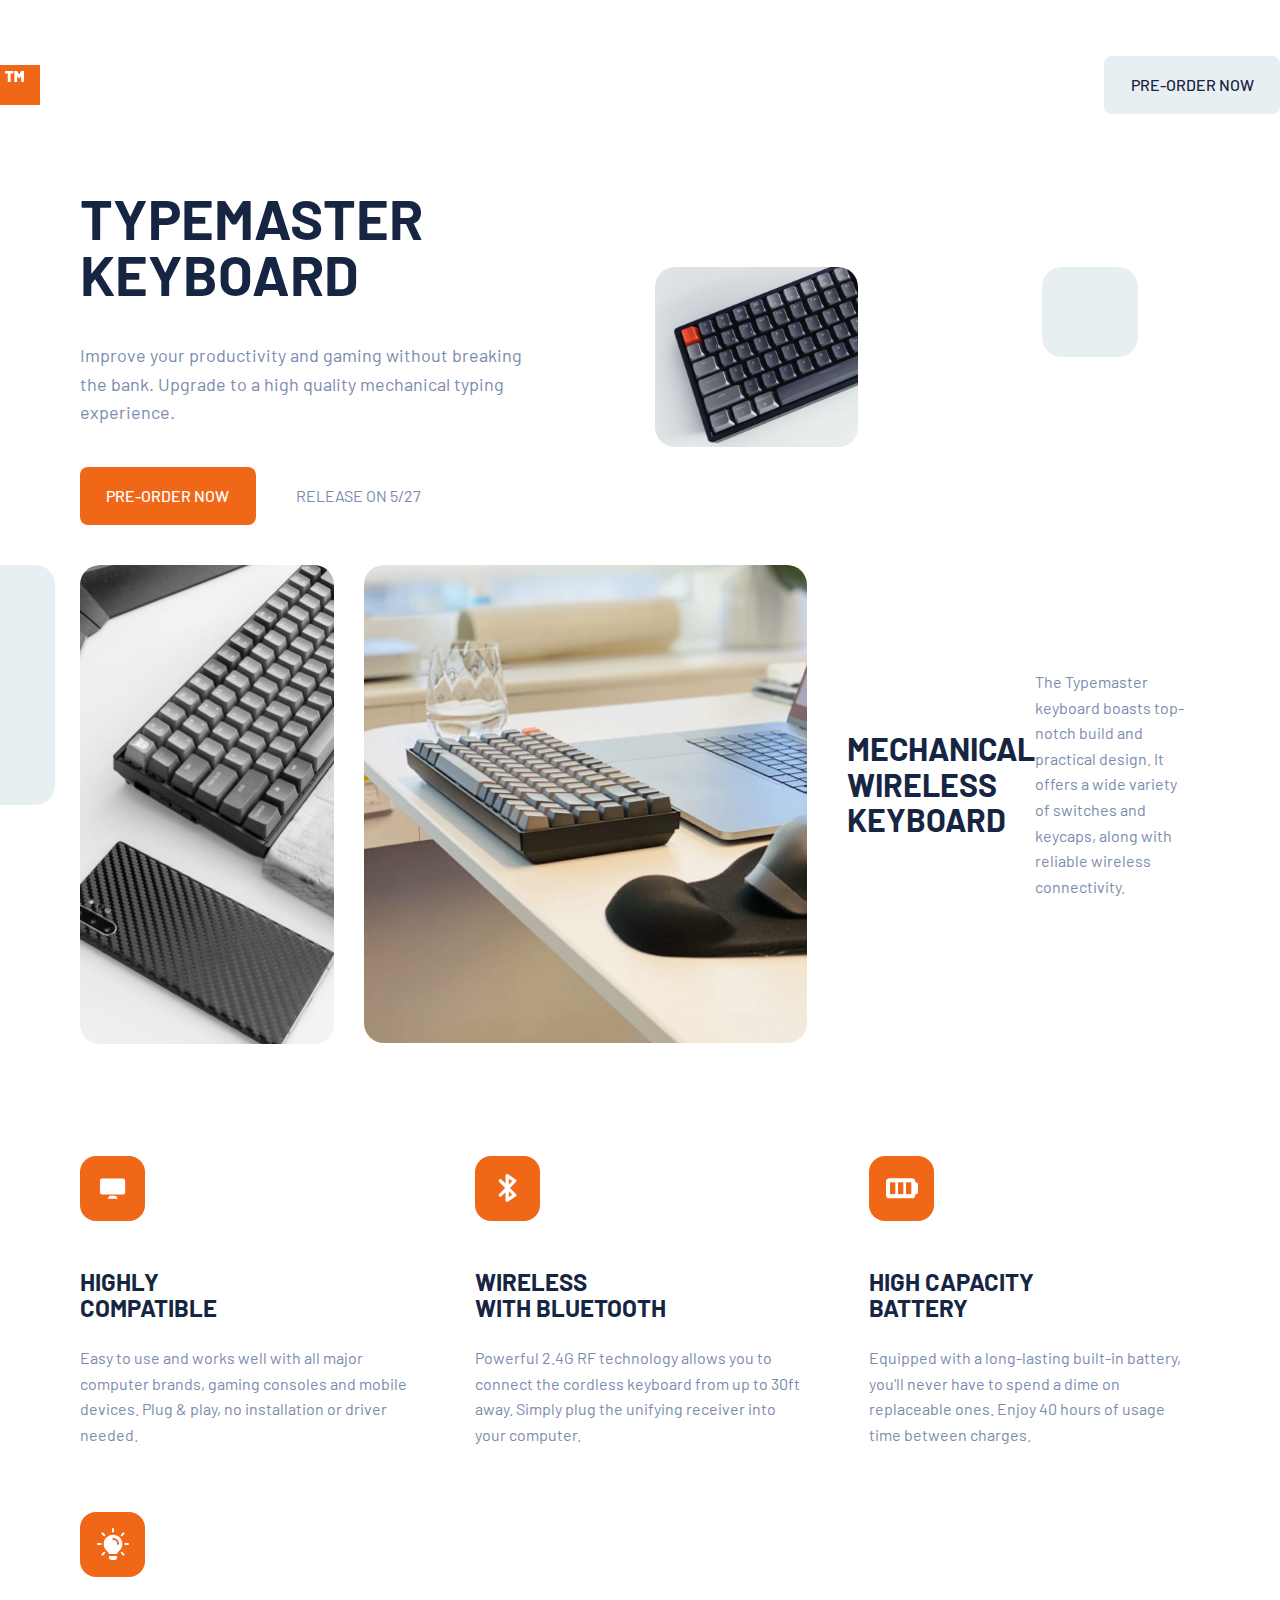
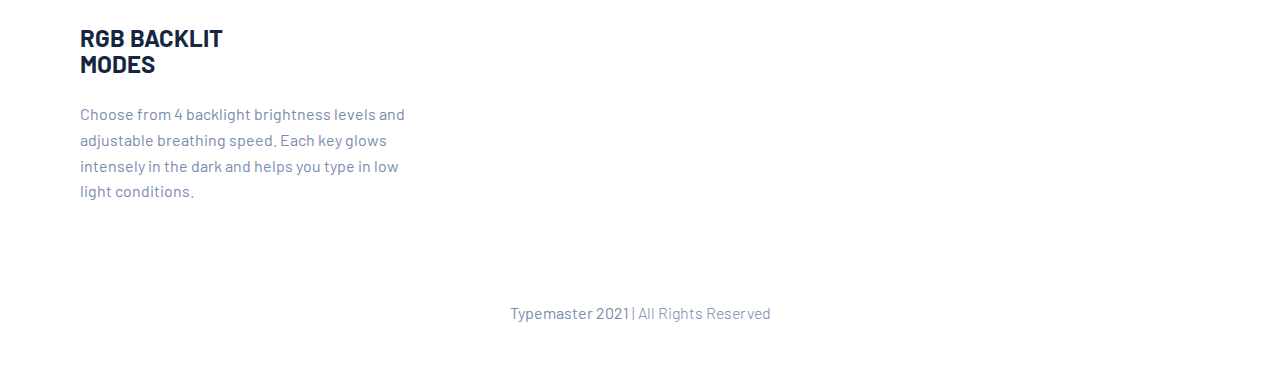
==== commit 0c6fb959: "Add tablet view layout styles" ====
--- a/index.html
+++ b/index.html
@@ -36,7 +36,7 @@
             <img class="solid-block solid-right" src="./assets/shared/pattern-square.svg" alt="">
             <!-- placeholder media values -->
             <source media="(min-width: 64em)" srcset="./assets/desktop/image-keyboard.jpg">
-            <source media="(min-width: 42em)" srcset="./assets/tablet/image-keyboard.jpg">
+            <source media="(min-width: 40em)" srcset="./assets/tablet/image-keyboard.jpg">
             <img class="image-1" src="./assets/mobile/image-keyboard.jpg" alt="">
           </picture>
         </div>
@@ -52,12 +52,12 @@
               <img src="./assets/shared/pattern-square.svg" alt="">
             </div>
             <source media="(min-width: 64em)" srcset="./assets/desktop/image-phone-and-keyboard.jpg">
-            <source media="(min-width: 42em)" srcset="./assets/tablet/image-phone-and-keyboard.jpg">
+            <source media="(min-width: 40em)" srcset="./assets/tablet/image-phone-and-keyboard.jpg">
             <img src="./assets/mobile/image-phone-and-keyboard.jpg" alt="">
           </picture>
           <picture class="product-pic">
             <source media="(min-width: 64em)" srcset="./assets/desktop/image-glass-and-keyboard.jpg">
-            <source media="(min-width: 42em)" srcset="./assets/tablet/image-glass-and-keyboard.jpg">
+            <source media="(min-width: 40em)" srcset="./assets/tablet/image-glass-and-keyboard.jpg">
             <img src="./assets/mobile/image-glass-and-keyboard.jpg" alt="">
           </picture>
         </div>
--- a/css/style.css
+++ b/css/style.css
@@ -202,7 +202,11 @@
   height: 50%;
 }
 
-
+@media (min-width: 640px) {
+  .button {
+    padding: 1rem 1.65rem;
+  }
+}
 
 /* header */
 
@@ -269,6 +273,35 @@
 .solid-block {
   display: none;
 }
+
+
+@media (min-width: 640px) {
+
+  .header-inner {
+    padding: 2.5rem;
+  }
+
+  .container {
+    padding: 0 2.5rem;
+  }
+
+  .product-highlights {
+    padding-top: 1.25rem;
+  }
+  
+  .top-row {
+    /* overflow: hidden; */
+    grid-template-columns: repeat(auto-fit, minmax(21.5rem, 1fr));
+    grid-template-areas: "hero-text img-1";
+  }
+
+  .image-1 {
+    height: 20vh;
+  }
+
+}
+
+
 
 /* desktop grid layout */
 
@@ -363,14 +396,15 @@
   left: -48px;
   display: flex;
   gap: 1.5rem;
-  margin-top: 24px;
+  margin-top: 1.5rem;
   width: 100vw;
   grid-area: dual-img;
 }
 
-@media (min-width: 768px) {
+@media (min-width: 640px) {
   .dual-img-container {
     width: 100%;
+    margin-top: 2.5rem;
   }
 }
 
@@ -406,7 +440,7 @@
 }
 
 .note {
-  margin-left: 40px;
+  margin-left: 32px;
 }
 
 .text-block-2 {
@@ -432,6 +466,9 @@
 
 /* tablet grid layout */
 @media (min-width: 640px) {
+  .note {
+    margin-left: 37px;
+  }
 
   .dual-img-container {
     left: 0;
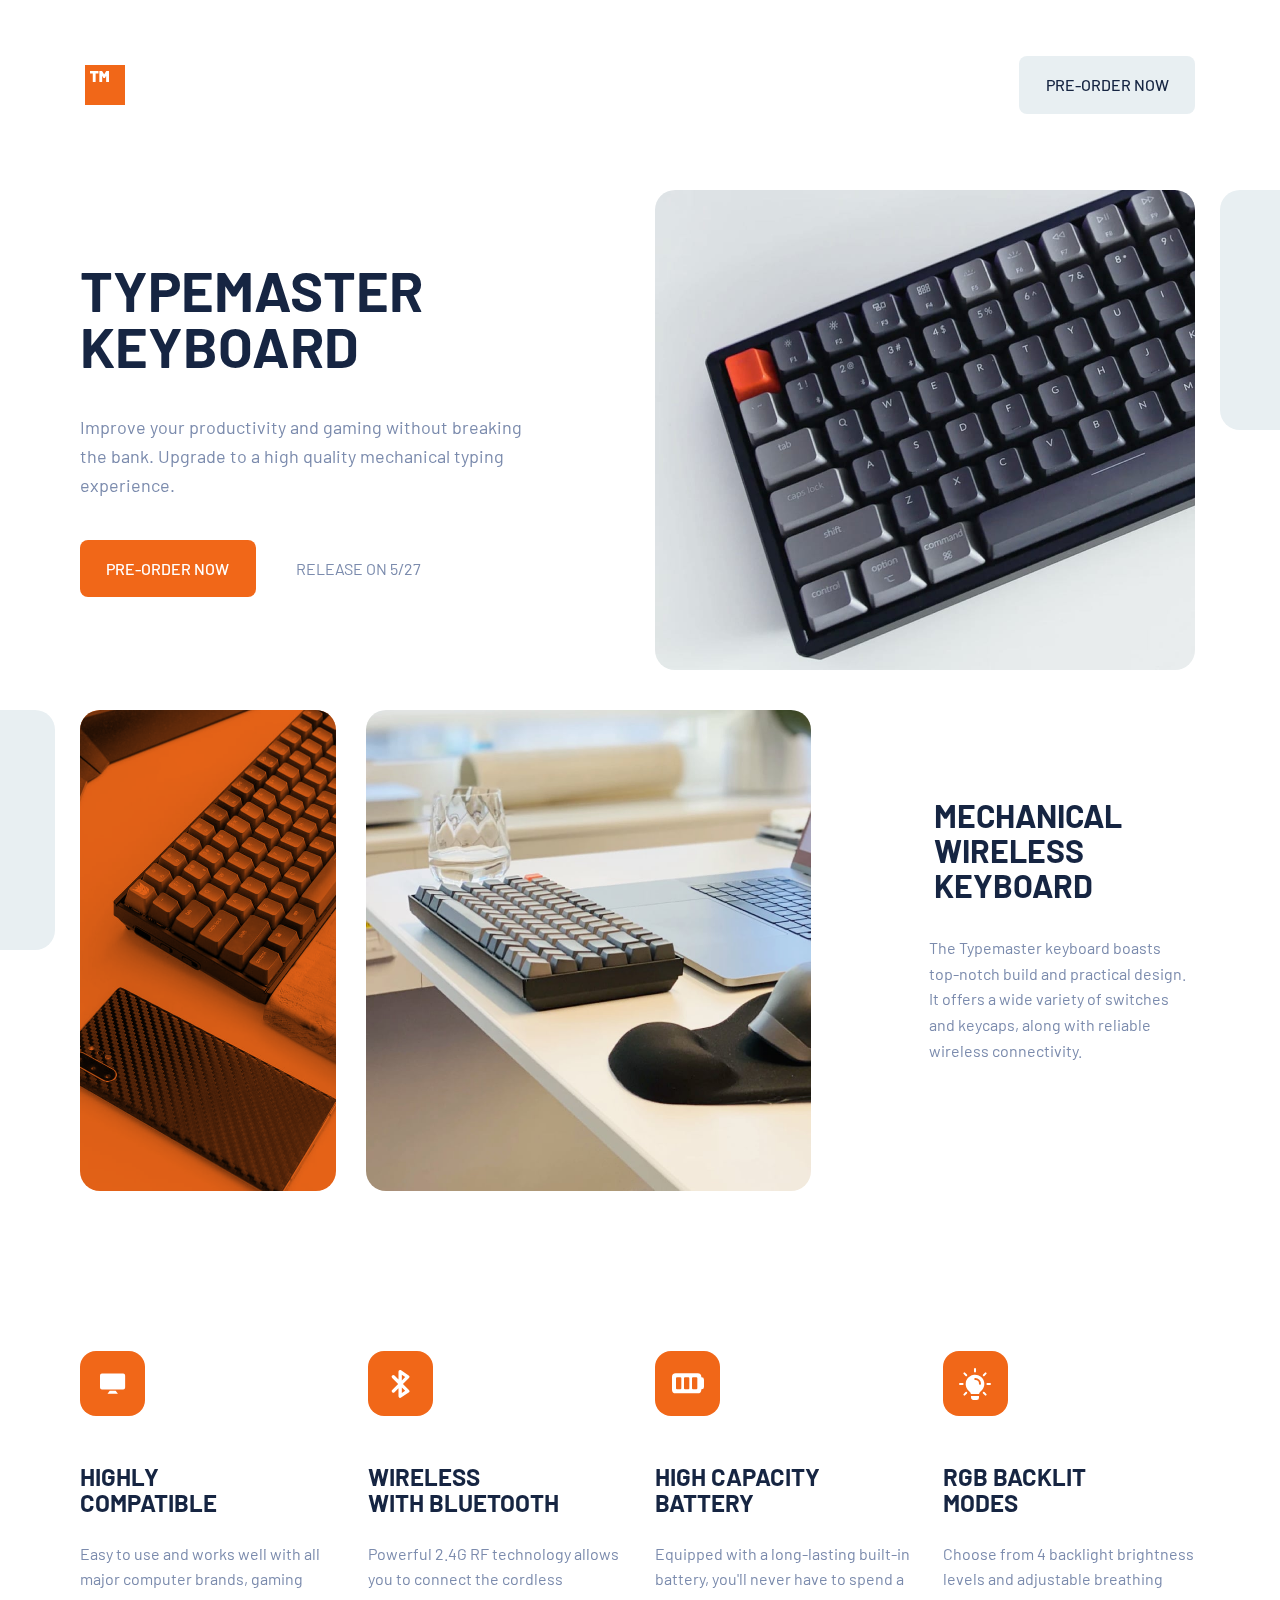
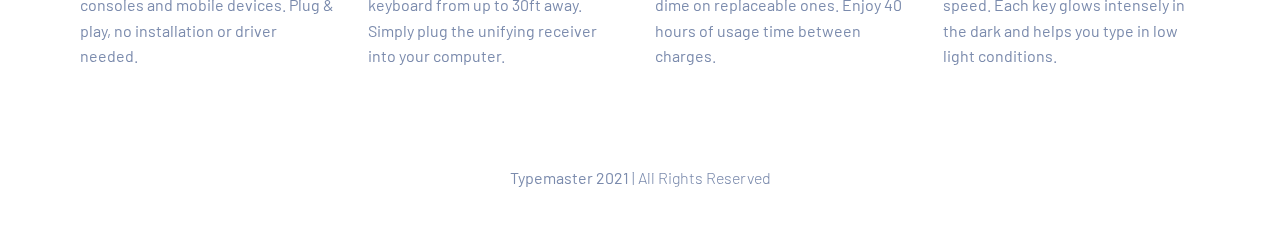
==== commit 3984c172: "Complete all layout versions, add final styling components" ====
--- a/index.html
+++ b/index.html
@@ -47,14 +47,15 @@
       <div class="grid bottom-row">
         <div class="dual-img-container">
 
-          <picture class="product-pic">
+          <picture class="product-pic orange-overlay">
             <div class="flex solid-block solid-left">
               <img src="./assets/shared/pattern-square.svg" alt="">
             </div>
             <source media="(min-width: 64em)" srcset="./assets/desktop/image-phone-and-keyboard.jpg">
             <source media="(min-width: 40em)" srcset="./assets/tablet/image-phone-and-keyboard.jpg">
-            <img src="./assets/mobile/image-phone-and-keyboard.jpg" alt="">
+            <img class="orange-img" src="./assets/mobile/image-phone-and-keyboard.jpg" alt="">
           </picture>
+
           <picture class="product-pic">
             <source media="(min-width: 64em)" srcset="./assets/desktop/image-glass-and-keyboard.jpg">
             <source media="(min-width: 40em)" srcset="./assets/tablet/image-glass-and-keyboard.jpg">
--- a/css/style.css
+++ b/css/style.css
@@ -23,7 +23,6 @@
   /* Hero (p) - 18px/26px, 500 */
   --fs-500: 1.125rem;
   /* Body (p) - 16p x/26px line height, 500 */
-  /* Button text - uppercase, 700 weight */
   --fs-400: 1rem;
 }
 
@@ -32,9 +31,6 @@
     --fs-800: 3.5rem;
   }
 }
-
-
-
 
 /* ======================== */
 /* Reset and General Styles */
@@ -58,12 +54,11 @@
   text-align: left;
   line-height: 1.6;
   min-height: 100vh;
-  /* display: flex;
-  flex-direction: column; */
   display: grid;
   grid-template-rows: auto 1fr auto;
   background-color: var(--clr-white);
   color: var(--clr-blue);
+  mix-blend-mode: multiply;
 }
 
 h1,
@@ -111,16 +106,9 @@
 h2,
 h3 {
   line-height: 1.1;
-}
-
-h1,
-h2,
-h3 {
   text-transform: uppercase;
   color: var(--clr-dark);
 }
-
-
 
 /* --------------------- */
 /*    Utility classes    */
@@ -179,27 +167,8 @@
   border-radius: 20px;
 }
 
-/* .image-1 {
-  object-fit: cover;
-  width: 100%;
-  height: 331px;
-} */
-
 .solid-block {
-  /* height: 50%; */
-}
-
-
-.solid-right {
-  border-top-left-radius: 20px;
-  border-bottom-left-radius: 20px;
-  height: 50%;
-}
-
-.solid-left {
-  border-top-right-radius: 20px;
-  border-bottom-right-radius: 20px;
-  height: 50%;
+  display: none;
 }
 
 @media (min-width: 640px) {
@@ -232,34 +201,19 @@
 	overflow-x: hidden;
 }
 
-/* @media (min-width: 64rem) {
-  .container {
-    max-width: 70rem;
-    width: 70rem;
-    margin: 0 auto;
-    overflow-x: visible;
-  }
-} */
-
 .product-highlights {
   padding-top: 2.5rem;
 }
 
-/* reset this at tablet/desktop */
-
 .top-row {
-  grid-template-columns: repeat(4, 1fr);
-  /* check gap value at tablet/desktop */
+  grid-template-columns: repeat(auto-fit, minmax(20rem, 1fr));
   gap: 4rem;
-  margin: 0;
   grid-template-areas: 
-    "hero-text hero-text hero-text hero-text"
-    "img-1 img-1 img-1 img-1"
-  ;
+    "hero-text"
+    "img-1";
 }
 
 .bottom-row {
-	/* overflow: hidden; */
   grid-template-columns: repeat(auto-fit, minmax(20rem, 1fr));
   gap: 4.5rem;
   margin: 0;
@@ -268,16 +222,10 @@
     "text-2";
 }
 
-
-
-.solid-block {
-  display: none;
-}
-
-
 @media (min-width: 640px) {
 
   .header-inner {
+    max-width: 1110px;
     padding: 2.5rem;
   }
 
@@ -288,27 +236,23 @@
   .product-highlights {
     padding-top: 1.25rem;
   }
-  
+
   .top-row {
-    /* overflow: hidden; */
     grid-template-columns: repeat(auto-fit, minmax(21.5rem, 1fr));
     grid-template-areas: "hero-text img-1";
   }
 
   .image-1 {
-    height: 20vh;
-  }
-
-}
-
-
-
-/* desktop grid layout */
-
-@media (min-width: 1080px) {
+    height: 425px;
+  }
+
+}
+
+@media (min-width: 1024px) {
 
   .header-inner {
     padding: 3.5em 0;
+    margin: 0 auto;
   }
 
   .container {
@@ -321,24 +265,22 @@
 
   .top-row {
     align-items: center;
-    /* grid-template-columns: repeat(12, 64px); */
-    grid-template-columns: repeat(auto-fit, minmax(23rem, 1fr));
+    grid-template-columns: repeat(auto-fit, minmax(12rem, 1fr));
     margin: 0;
-    /* grid-template-areas: "landing-page-content landing-page-content landing-page-content landing-page-content landing-page-content . landing-img-container landing-img-container landing-img-container landing-img-container landing-img-container landing-img-container"; */
     grid-template-areas: "hero-text img-1";
     gap: 1.875rem;
   }
 
   .bottom-row {
-    align-items: center;
-    /* grid-template-columns: repeat(12, 64px); */
-    grid-template-columns: 2fr 1fr;
-    grid-template-rows: 1fr 0fr;
+    grid-template-columns: repeat(6, 1fr);
     margin: 0;
-    /* grid-template-areas: "dual-img dual-img dual-img dual-img dual-img dual-img dual-img dual-img . text-2 text-2 text-2"; */
-    grid-template-areas: "dual-img text-2";
-    /* check this first gap value */
-    gap: 0 1.875rem;
+    grid-template-areas: 
+    "dual-img dual-img dual-img dual-img text-2 text-2";
+    column-gap: 3rem;
+  }
+
+  .image-1 {
+    height: 480px;
   }
 
  /* accent blocks - desktop only */
@@ -358,15 +300,7 @@
     left: -280px;
   }
 
-  /* universal layout - no media query? */
-  .card-grid {
-    grid-template-columns: repeat(auto-fit, minmax(12rem, 1fr));
-    gap: 1.875rem;
-  }
-
-}
-
-
+}
 
 .hero-text {
   grid-area: hero-text;
@@ -378,18 +312,12 @@
 
 
 .hero-img {
-  /* margin-inline: auto;
-  width: 23.25rem; */
-
   grid-area: img-1;
 	position: relative;
-	/* left: -48px; */
 	display: flex;
 	gap: 1.5rem;
 	width: 100vw;
-
-}
-
+}
 
 .dual-img-container {
   position: relative;
@@ -401,6 +329,16 @@
   grid-area: dual-img;
 }
 
+.orange-overlay {
+  background-color: var(--clr-brand-primary);
+  border-radius: 20px;
+}
+
+.orange-img {
+  mix-blend-mode: multiply;
+}
+
+
 @media (min-width: 640px) {
   .dual-img-container {
     width: 100%;
@@ -410,17 +348,7 @@
 
 .dual-img-container > picture {
 	position: relative;
-	/* border-radius: 20px; */
-}
-
-
-/* .row-1 {
-	grid-template-columns: repeat(auto-fit, minmax(10rem, 1fr));
-	grid-template-areas: 
-    "text-1" 
-    "img-1" 
-    ;
-} */
+}
 
 /* text-box layouts */
 .hero-text,
@@ -455,13 +383,12 @@
 }
 
 .text-block-2-inner  h2 {
-  /* max-width: 12ch; */
   margin-bottom: .8em;
 }
 
-.text-block-2-inner p {
-  /* max-width: 29ch; */
-}
+/* .text-block-2-inner p {
+  max-width: 29ch;
+} */
 
 
 /* tablet grid layout */
@@ -477,11 +404,13 @@
   .text-block-2-inner {
     flex-direction: row;
     align-items: center;
+    gap: 2rem;
   }
 
   .text-block-2-inner h2 {
     margin-bottom: 0;
     text-align: left;
+    max-width: 14ch;
   }
 
   .text-block-2-inner p {
@@ -490,9 +419,6 @@
   }
 }
 
-
-
-
 @media (min-width: 1024px) {
 
   .hero-text p {
@@ -503,23 +429,27 @@
     align-items: flex-end;
   }
 
+  .text-block-2-inner {
+    flex-direction: column;
+  }
+
+  .text-block-2-inner p {
+    max-width: 29ch;
+  }
+
   .dual-img-container {
     gap: 1.875rem;
   }
 
 }
 
-
-
 /* cards sections */
 
-
 .card-grid {
-	grid-template-columns: repeat(auto-fit, minmax(16rem, 1fr));
-
+  grid-template-columns: repeat(auto-fit, minmax(15rem, 1fr));
   margin-top: 7rem;
   padding: 0 0 6rem 0;
-  gap: 4rem;
+  gap: 1.875rem;
 }
 
 .card {
@@ -547,10 +477,16 @@
 	height: 100%;
 }
 
-@media (min-width: 672px) {
+@media (min-width: 640px) {
   .card {
     align-items: flex-start;
     text-align: left;
+  }
+}
+
+@media (min-width: 1024px) {
+  .card-grid {
+    margin-top: 10rem;
   }
 }
 
